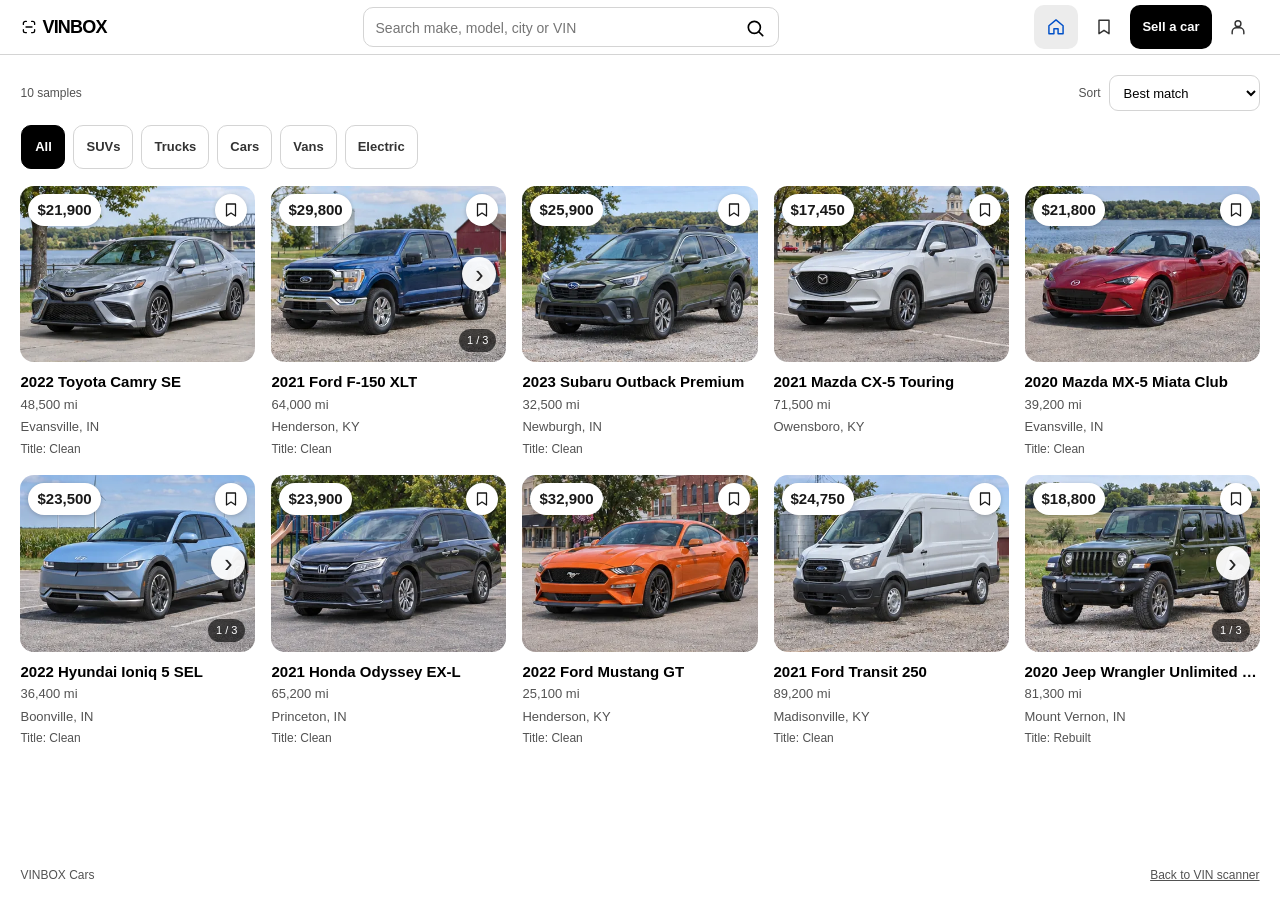
==== marketplace.html @ 36bdeb88 "Release context-aware My Listings management with PWA assets v43" ====
<!doctype html>
<html lang="en">
<head>
<meta charset="utf-8">
<meta name="viewport" content="width=device-width, initial-scale=1, viewport-fit=cover">
<meta name="theme-color" content="#fff">
<title>Cars · VINBOX</title>
<meta name="description" content="Enter a VIN to fill in your vehicle details and start a private listing.">
<link rel="icon" href="icon.svg" type="image/svg+xml">
<link rel="stylesheet" href="styles.css?v=43">
<link rel="stylesheet" href="marketplace.css?v=43">
<script src="ui.js" defer></script>
<script src="vehicle-recalls.js" defer></script>
<script src="epa-match.js" defer></script>
<script src="epa.js" defer></script>
<script src="vin-lookup.js?v=43" defer></script>
<script src="marketplace-core.js?v=43" defer></script>
<script src="marketplace-samples.js" defer></script>
<script src="marketplace-components.js?v=43" defer></script>
<script src="marketplace-backup.js?v=43" defer></script>
<script src="marketplace.js?v=43" defer></script>
</head>
<body class="market-body">
<a class="skip" href="#market-main">Skip to listings</a>
<header class="market-nav">
 <div class="market-nav-inner">
  <a class="market-brand" href="./" aria-label="VINBOX scanner home" title="VIN scanner">
   <svg viewBox="0 0 24 24" aria-hidden="true"><path d="M4.5 8.5V7A2.5 2.5 0 0 1 7 4.5h1.5M15.5 4.5H17A2.5 2.5 0 0 1 19.5 7v1.5M19.5 15.5V17a2.5 2.5 0 0 1-2.5 2.5h-1.5M8.5 19.5H7a2.5 2.5 0 0 1-2.5-2.5v-1.5M8 12h8"/></svg>
   <span class="brand-wordmark">VINBOX</span>
  </a>
  <form id="market-search" class="market-nav-search" role="search" aria-label="Marketplace">
   <input type="search" aria-label="Search vehicles or locations" placeholder="Search make, model, city or VIN" spellcheck="false" maxlength="120" enterkeyhint="search" autocomplete="off">
   <button type="submit" aria-label="Search">
    <svg viewBox="0 0 24 24" aria-hidden="true"><circle cx="10.8" cy="10.8" r="6.3"/><path d="m15.4 15.4 4.1 4.1"/></svg>
   </button>
  </form>
  <nav aria-label="Marketplace navigation" class="market-links">
   <a href="#browse" data-nav="browse" aria-label="Browse" title="Browse">
    <svg viewBox="0 0 24 24" aria-hidden="true"><path d="m3.5 10.5 8.5-7 8.5 7v9.5h-6v-6h-5v6h-6z"/></svg>
   </a>
   <a href="#saved" data-nav="saved" aria-label="Saved" title="Saved">
    <svg viewBox="0 0 24 24" aria-hidden="true"><path d="M6 4h12v16l-6-4-6 4z"/></svg>
   </a>
   <a href="#new" class="market-sell" data-nav="new" aria-label="Sell a car" title="Sell a car">
    <svg viewBox="0 0 24 24" aria-hidden="true"><path d="M12 5v14M5 12h14"/></svg><span>Sell a car</span>
   </a>
   <a href="#profile" data-nav="profile" aria-label="Account and sign in" title="Account / Sign in">
    <svg viewBox="0 0 24 24" aria-hidden="true"><circle cx="12" cy="8" r="3.5"/><path d="M5 20v-2a5 5 0 0 1 5-5h4a5 5 0 0 1 5 5v2"/></svg>
   </a>
  </nav>
 </div>
</header>
<main id="market-main" class="market-main" tabindex="-1"></main>
<div id="market-status" class="market-status" role="status" aria-live="polite"></div>
<footer class="market-footer"><span>VINBOX Cars</span><a href="./">Back to VIN scanner</a></footer>
<template id="market-browse-template">
 <div class="market-browse">
   <h1 class="market-visually-hidden">Cars</h1>
   <div class="market-search-tools">
    <span class="market-muted market-count" role="status" aria-live="polite" data-slot="count"></span>
    <label class="market-sort-label" for="market-sort">Sort
     <select id="market-sort" data-slot="sort">
      <option value="relevant">Best match</option>
      <option value="newest">Newest</option>
      <option value="price-asc">Lowest price</option>
      <option value="price-desc">Highest price</option>
      <option value="mileage-asc">Lowest mileage</option>
     </select>
    </label>
   </div>
   <div class="market-type-filters" data-slot="types" role="group" aria-label="Vehicle type"></div>
   <div class="market-cards" data-slot="cards"></div>
  </div>
</template>
<template id="market-mine-template">
 <div class="market-my-listings">
  <div class="market-my-head">
   <h1 class="market-heading">My listings</h1>
   <a href="#new" class="market-secondary">Sell a car</a>
  </div>
  <p class="market-muted market-my-notice">Private on this device · Your available listings are not public yet.</p>
  <div class="market-my-filters" data-slot="filters" role="group" aria-label="Listing status"></div>
  <p class="market-muted market-my-count" data-slot="count" role="status" aria-live="polite"></p>
  <div class="market-my-grid" data-slot="listings"></div>
  <div data-slot="empty"></div>
 </div>
</template>
<template id="market-card-template">
 <article class="market-card">
  <div class="market-card-photo-link" data-slot="media">
   <div class="market-card-overlay" data-slot="overlay">
    <span class="market-card-price-chip" data-slot="price"></span>
   </div>
  </div>
  <div class="market-card-title"><a data-slot="title"></a></div>
  <p class="market-card-meta" data-slot="facts"></p>
  <p class="market-card-meta market-card-location" data-slot="location" hidden></p>
  <p class="market-card-meta market-card-disclosure" data-slot="titleStatus"></p>
  <p class="market-card-meta" data-slot="status" hidden></p>
 </article>
</template>
<template id="market-save-template">
 <button type="button" class="market-save vinbox-save" aria-pressed="false">
  <svg viewBox="0 0 24 24" aria-hidden="true"><path d="M6 4h12v16l-6-4-6 4z"/></svg>
  <span data-slot="label"></span>
 </button>
</template>
<template id="market-heading-template">
 <div class="market-intro"><h1 data-slot="heading"></h1></div>
</template>
<template id="market-vin-picker-template">
 <div class="market-editor market-vin-picker">
  <h1 class="market-heading">Sell a car</h1>
  <form class="market-vin-form" novalidate>
   <label for="market-vin">Vehicle identification number (VIN)</label>
   <div class="market-vin-entry">
    <input id="market-vin" type="text" maxlength="35" placeholder="Enter or paste a VIN" autocapitalize="characters" autocomplete="off" spellcheck="false" enterkeyhint="search" aria-describedby="market-vin-feedback" data-slot="input" required>
    <button class="market-primary" type="submit" data-slot="find">Find vehicle</button>
   </div>
   <p class="market-vin-feedback market-muted" id="market-vin-feedback" role="status" data-slot="feedback">Enter all 17 characters.</p>
   <a class="market-text-link" href="./?sell=1">Open VIN scanner</a>
  </form>
  <section class="market-vin-history">
   <h2 data-slot="historyHeading">Scanned and saved vehicles</h2>
   <p class="market-muted" data-slot="empty">Vehicles you look up or save appear here.</p>
   <ul class="market-vin-choices" data-slot="vehicles"></ul>
  </section>
 </div>
</template>
<template id="market-vin-choice-template">
 <li><button type="button" class="market-vin-choice">
  <span><strong data-slot="name"></strong><code data-slot="vin"></code></span>
  <span class="market-vin-choice-action" data-slot="action"></span>
 </button></li>
</template>
<template id="market-profile-template">
 <div class="market-editor market-profile">
  <h1 class="market-heading">Account</h1>
  <div class="market-account-links">
   <a href="#mine" class="market-account-listings"><span>My listings</span><span data-slot="listingCount">Manage listings</span></a>
  </div>
  <section class="market-account-access" aria-label="Account access">
   <h2>Sign in</h2>
   <p class="market-muted">Accounts aren't available in this private preview. Your seller details and listings stay on this device.</p>
  </section>
  <form class="market-form" novalidate>
   <div>
    <h2>Seller details</h2>
    <p class="market-muted">Save your seller details on this device to fill in new listings.</p>
   </div>
   <div class="market-fields-two">
    <div class="market-field">
     <label for="market-profile-type">Seller type</label>
     <select id="market-profile-type" data-slot="type"><option value="private">Private seller</option><option value="dealership">Dealership</option></select>
    </div>
    <div class="market-field">
     <label for="market-profile-name" data-slot="nameLabel">Seller name</label>
     <input id="market-profile-name" maxlength="80" data-slot="name" aria-describedby="market-profile-feedback">
    </div>
   </div>
   <div class="market-actions">
    <button class="market-primary" type="submit">Save profile</button>
    <p class="market-muted" id="market-profile-feedback" role="status" data-slot="feedback"></p>
   </div>
  </form>
  <section class="market-backup" aria-label="Local backup">
   <h2>Backup and restore</h2>
   <p class="market-muted">Download your listings, vehicle photos, saved cars and seller details. This file includes personal information and VINs—keep it private.</p>
   <div class="market-backup-actions">
    <button type="button" class="market-secondary" data-slot="download">Download backup</button>
    <label class="market-backup-picker">Choose backup file
     <input type="file" accept=".json,application/json" data-slot="upload" aria-label="Choose VINBOX backup JSON file">
    </label>
   </div>
   <div class="market-backup-review" data-slot="review" hidden>
    <p data-slot="summary"></p>
    <div class="market-backup-actions">
     <button type="button" class="market-primary" data-slot="restore">Restore to this device</button>
     <button type="button" class="market-secondary" data-slot="cancel">Cancel</button>
    </div>
   </div>
   <p class="market-muted market-backup-feedback" data-slot="backupFeedback" role="status" aria-live="polite"></p>
  </section>
 </div>
</template>
<template id="market-empty-template">
 <section class="market-empty"><h2 data-slot="heading"></h2><p data-slot="description"></p></section>
</template>
<template id="market-field-template">
 <div class="market-field"><label data-slot="label"></label><small data-slot="error" aria-live="polite"></small></div>
</template>
<template id="market-editor-template">
 <div class="market-editor">
  <form class="market-form" novalidate>
   <div class="market-edit-fields" data-slot="fields"></div>
   <label class="market-check"><input type="checkbox" id="m-authorized" aria-describedby="err-authorized" data-slot="permission"><span>I am the owner or authorized to sell this vehicle. The photos and disclosures are accurate to the best of my knowledge.</span></label>
   <small id="err-authorized" aria-live="polite" class="market-muted"></small>
   <p class="market-alert" hidden role="alert" data-slot="errors"></p>
   <div class="market-actions"><button type="submit" class="market-primary">Preview listing</button><span class="market-muted">Only on this device · Not published</span></div>
  </form>
 </div>
</template>
<template id="market-detail-header-template">
 <div class="market-detail-header">
  <a class="market-back" data-slot="back" href="#browse"></a>
  <h1 class="market-heading" data-slot="heading"></h1>
  <p class="market-subtitle" data-slot="location"></p>
  <div class="market-detail-price-row">
   <strong class="market-detail-price" data-slot="price"></strong>
   <div class="market-detail-actions" data-slot="actions"></div>
  </div>
  <div data-slot="fees"></div>
  <div data-slot="facts"></div>
  <div class="market-detail-vin" data-slot="vin" hidden><span>VIN</span><code data-slot="vinValue"></code></div>
 </div>
</template>
<template id="market-section-template">
 <section class="market-detail-section"><h2 data-slot="heading"></h2><div data-slot="body"></div></section>
</template>
<template id="market-disclosure-template">
 <details class="market-specifications"><summary data-slot="heading"></summary><div data-slot="body"></div></details>
</template>
<template id="market-gallery-template">
 <div class="market-carousel-view" role="region" aria-roledescription="carousel">
  <div class="market-carousel-track" data-slot="track"></div>
  <button class="market-carousel-arrow market-carousel-prev" type="button" aria-label="Previous photo" data-slot="previous">‹</button>
  <button class="market-carousel-arrow market-carousel-next" type="button" aria-label="Next photo" data-slot="next">›</button>
  <span class="market-carousel-count" data-slot="count" aria-live="polite"></span>
 </div>
</template>
<template id="market-photo-view-template">
 <div class="market-photo-page">
  <a class="market-back" data-slot="back">← Back to listing</a>
  <h1 class="market-heading" data-slot="heading"></h1>
  <div class="market-detail-gallery market-full-gallery" data-slot="gallery"></div>
 </div>
</template>
</body>
</html>
---- styles.css ----
:root{
  --bg:#ffffff; --surface:#fafafa; --ink:#000000; --ink-2:#333333; --ink-3:#525252;
  --line:#d4d4d4; --line-strong:#a3a3a3;
  --blue:#0050c8; --blue-ink:#ffffff; --green:#046c34; --amber:#8a4b00; --red:#b00020;
  --chip:#ededed; --amber-bg:#fff1d6; --red-bg:#fde4e8; --green-bg:#dcf5e5;
  --radius:12px;
  --space-1:4px;--space-2:8px;--space-3:12px;--space-4:16px;--space-5:20px;--space-6:24px;
  --page-gutter:clamp(12px,1.6vw,24px);--content-gap:var(--space-3);
  --sans:-apple-system,BlinkMacSystemFont,'Segoe UI',Roboto,'Helvetica Neue',Arial,sans-serif;
  --mono:ui-monospace,SFMono-Regular,Menlo,Consolas,monospace;
}
*{box-sizing:border-box;margin:0}
/* Native hidden semantics must override component grid/flex display rules. */
[hidden]{display:none!important}
html{-webkit-text-size-adjust:100%}
body{background:var(--bg);color:var(--ink);font:400 15px/1.5 var(--sans);-webkit-font-smoothing:antialiased;
  padding:env(safe-area-inset-top) env(safe-area-inset-right) env(safe-area-inset-bottom) env(safe-area-inset-left)}
button,input,textarea,select{font:inherit;color:inherit}
button{cursor:pointer}
:focus-visible{outline:2px solid var(--blue);outline-offset:2px}
.wrap{max-width:720px;margin:0 auto;padding:var(--space-4) var(--page-gutter) 64px;display:grid;gap:var(--space-3);min-width:0}

/* header */
.top{display:grid;grid-template-columns:auto minmax(0,1fr);align-items:center;gap:var(--space-3);min-width:0}
 .brand{font-weight:600;font-size:17px;letter-spacing:-.01em;display:grid;grid-auto-flow:column;align-items:center;gap:var(--space-2);color:inherit;text-decoration:none;padding:6px 10px 6px 8px;margin-left:-8px;border-radius:10px;transition:opacity .12s}
.brand:active{opacity:.55}
@media (pointer:coarse){.brand{min-height:44px}}
.brand svg{width:24px;height:24px}
@media (max-width:750px){
  .brand-wordmark{display:none}
  .brand{justify-content:center;min-width:44px;min-height:44px;padding:0}
}
.tabs{display:grid;grid-auto-flow:column;grid-auto-columns:max-content;align-items:center;gap:2px;background:var(--gray);padding:2px;border-radius:10px}
.tab{border:0;background:transparent;height:30px;padding:0 14px;border-radius:8px;font-size:14px;font-weight:500;color:var(--ink-3);transition:background-color .15s,color .15s}
.tab[aria-selected=true]{background:var(--thumb);color:var(--ink);font-weight:600;box-shadow:0 0 0 .5px rgba(0,0,0,.14),0 1px 3px rgba(0,0,0,.14)}

/* input */
.entry{border:1px solid var(--line-strong);border-radius:18px;background:var(--bg)}
.entry:focus-within{border-color:var(--ink);box-shadow:0 0 0 1px var(--ink)}
.entry textarea{display:block;width:100%;border:0;background:transparent;resize:none;padding:16px 16px 6px;
  font:500 18px/1.4 var(--mono);letter-spacing:.04em;text-transform:uppercase;min-height:52px;outline:0}
.entry textarea::placeholder{color:var(--ink-3);text-transform:none;letter-spacing:0;font:400 15px var(--sans)}
.entry-bar{display:grid;grid-template-columns:minmax(0,1fr) auto auto auto;align-items:center;gap:var(--space-2);padding:var(--space-2) var(--space-3)}
.hint{flex:1;font-size:13px;color:var(--ink-3);min-width:0;white-space:nowrap;overflow:hidden;text-overflow:ellipsis}
.hint.ok{color:var(--green)} .hint.warn{color:var(--amber)} .hint.bad{color:var(--red)}
/* ---- buttons: filled > tinted > gray > plain. Capsule shape, pressed squeeze, 30% disabled ---- */
:root{--accent:#0050c8;--accent-bg:#dce8fb;--accent-bg-2:#c6daf7;--gray:#ececec;--gray-2:#dedede;--thumb:#fff;--shimmer:rgba(255,255,255,.7);color-scheme:light}
/* dark: follows the system setting. Solid near-black surfaces, no gradients. */
@media (prefers-color-scheme:dark){
  :root{color-scheme:dark;
    --bg:#0a0a0a; --surface:#141414; --ink:#ededed; --ink-2:#c9c9c9; --ink-3:#a1a1a1;
    --line:#2c2c2c; --line-strong:#4a4a4a;
    --blue:#6ea8ff; --accent:#6ea8ff; --accent-bg:#13274a; --accent-bg-2:#1b3566;
    --green:#5fd38d; --amber:#f5b45a; --red:#ff7b8f;
    --chip:#262626; --amber-bg:#33240a; --red-bg:#3a1219; --green-bg:#0f2e1c;
    --gray:#262626; --gray-2:#333333; --thumb:#3a3a3a; --shimmer:rgba(255,255,255,.07)}
}
.btn{position:relative;display:inline-flex;align-items:center;justify-content:center;gap:7px;height:38px;padding:0 18px;border:0;border-radius:999px;
  background:var(--gray);color:var(--ink);font-weight:600;font-size:15px;letter-spacing:-.005em;white-space:nowrap;user-select:none;
  transition:background-color .12s,transform .12s,opacity .12s}
.btn svg{width:18px;height:18px;flex:none}
.btn:active{background:var(--gray-2);transform:scale(.97)}
.btn:disabled{opacity:.3;cursor:not-allowed;pointer-events:none}
.btn.primary{background:var(--ink);color:var(--bg)}
.btn.primary:active{background:var(--ink-2)}
.btn.tinted{background:var(--accent-bg);color:var(--accent)}
.btn.tinted:active{background:var(--accent-bg-2)}
.btn.plain,.btn.ghost{background:transparent}
.btn.plain{color:var(--accent);padding:0 10px}
.btn.ghost{color:var(--ink-2)}
.btn.plain:active,.btn.ghost:active{background:var(--gray)}
.btn.dark{background:#262626;color:#fff}
.btn.dark:active{background:#3d3d3d}
.btn.icon{width:38px;padding:0}
.btn.sm{height:32px;padding:0 14px;font-size:14px;gap:6px}
.btn.sm svg{width:16px;height:16px}
.btn.sm.icon{width:32px;padding:0}
.btn.sm.icon svg{width:18px;height:18px}
/* Save uses the same state in the scanner and the marketplace. */
.vinbox-save{--save-border:transparent}
.vinbox-save[aria-pressed="true"]{--save-border:var(--save-accent,var(--accent));color:var(--save-border)}
.btn.vinbox-save{border:1px solid var(--save-border)}
@media (hover:hover){
  .btn:hover{background:var(--gray-2)}
  .btn.primary:hover{background:var(--ink-2)}
  .btn.tinted:hover{background:var(--accent-bg-2)}
  .btn.plain:hover,.btn.ghost:hover{background:var(--gray)}
  .btn.dark:hover{background:#3d3d3d}
}

/* tokens */
.tokens{display:grid;grid-template-columns:repeat(auto-fill,minmax(min(100%,148px),1fr));gap:var(--space-2);margin:var(--space-3) 0 0}
.tokens[hidden]{display:none}
.tokens{align-items:center}
.tokens-label{display:inline-flex;align-items:center;height:26px;margin-right:2px;font-size:13px;font-weight:500;color:var(--ink-3)}
.token{display:inline-flex;align-items:center;gap:6px;height:26px;padding:0 6px 0 10px;border-radius:13px;background:var(--chip);
  border:1px solid transparent;font-size:13px;font-weight:500}
.token button{border:0;padding:0;background:transparent;width:18px;height:18px;border-radius:9px;display:grid;place-items:center;color:var(--ink-3)}
.token button svg{width:12px;height:12px}
@media (hover:hover){.token button:hover{background:var(--line);color:var(--ink)}}
.token button:active{background:var(--line);color:var(--ink)}
.token.off{background:var(--bg);border-color:var(--line);color:var(--ink-3)}

/* section head */
.sec{display:grid;grid-template-columns:minmax(0,1fr) auto;align-items:center;gap:var(--space-2);margin:var(--space-5) 0 var(--space-2)}
.sec h2{font-size:13px;font-weight:600;color:var(--ink-3);text-transform:uppercase;letter-spacing:.06em}
.sec .acts{display:grid;grid-auto-flow:column;gap:var(--space-1)}

/* compact card */
.list{display:grid;grid-template-columns:minmax(0,1fr);gap:var(--space-2)}
.card{border:1px solid var(--line);border-radius:var(--radius);background:var(--bg)}
.card:hover{border-color:var(--line-strong)}
.card-head{display:grid;grid-template-columns:minmax(0,1fr) auto;align-items:center;gap:var(--space-2);width:100%;padding:var(--space-3);border:0;background:transparent;text-align:left}
.card-main{min-width:0;display:grid;gap:var(--space-1)}
.card-title{font-weight:600;font-size:16px;letter-spacing:-.01em;line-height:1.3;overflow-wrap:anywhere}
.card-vin{font:400 12.5px var(--mono);color:var(--ink-3);letter-spacing:.03em;display:flex;flex-wrap:wrap;align-items:center;gap:2px 8px}
.card-vin .badge{margin-left:0;vertical-align:baseline}
.card-facts{display:flex;flex-wrap:wrap;gap:4px 12px;margin-top:6px;font-size:13px;color:var(--ink-2)}
.card-facts span{white-space:nowrap}
.chev{width:16px;height:16px;flex:none;color:var(--ink-3);transition:transform .15s}
.card[data-open=true] .card-head .chev{transform:rotate(180deg)}
.card-actions{display:grid;grid-auto-flow:column;grid-auto-columns:max-content;gap:2px;align-items:center}
.badge{font-family:var(--sans);letter-spacing:0;display:inline-flex;align-items:center;height:20px;padding:0 7px;border-radius:10px;font-size:12px;font-weight:500;margin-left:6px;vertical-align:2px}
.badge.warn{background:var(--amber-bg);color:var(--amber)}
.badge.bad{background:var(--red-bg);color:var(--red)}
.badge.ok{background:var(--green-bg);color:var(--green)}
.detail{display:none;border-top:1px solid var(--line);padding:4px 14px 14px;background:var(--surface);border-radius:0 0 var(--radius) var(--radius)}
.card[data-open=true] .detail{display:block}
.card-tools{display:grid;grid-template-columns:repeat(2,max-content);gap:var(--space-2);margin:var(--space-3) 0 0}
.notice summary{list-style:none;cursor:pointer}
.notice summary::-webkit-details-marker{display:none}
.notice .more{margin-left:8px;font-weight:600;text-decoration:underline;text-underline-offset:2px;white-space:nowrap}
.notice[open] .more{display:none}
.notice p{margin:6px 0 0}
.notice{margin:12px 0 0;padding:8px 10px;border-radius:var(--radius);background:var(--amber-bg);color:var(--amber);font-size:13px}
.group h3{font-size:12px;font-weight:600;text-transform:uppercase;letter-spacing:.06em;color:var(--ink-3);margin:14px 0 4px}
.kv{display:grid;grid-template-columns:minmax(110px,38%) 1fr;gap:3px 16px;font-size:14px}
@media (min-width:600px){.kv{grid-template-columns:190px 1fr}}
.kv dt{color:var(--ink-3)} .kv dd{color:var(--ink);font-weight:500;overflow-wrap:anywhere}

/* skeleton */
.skel{border:1px solid var(--line);border-radius:var(--radius);padding:14px}
.bar{height:12px;border-radius:4px;background:var(--chip);position:relative;overflow:hidden}
.bar::after{content:"";position:absolute;inset:0;background:linear-gradient(90deg,transparent,var(--shimmer),transparent);transform:translateX(-100%);animation:sh 1.1s infinite}
@keyframes sh{to{transform:translateX(100%)}}
@media (prefers-reduced-motion:reduce){.bar::after{animation:none}}

/* recalls */
.recall[open]>summary .chev,.recalls[open]>summary>.chev{transform:rotate(180deg)}
.recalls>summary>svg{width:16px;height:16px;flex:none}
.recalls>summary>svg:not(.chev){color:var(--ink-3)}
.recalls{margin-top:12px;border:1px solid var(--line);border-radius:var(--radius);background:var(--bg)}
.recalls>summary,.recall>summary{list-style:none;cursor:pointer;padding:9px 12px;display:flex;align-items:center;gap:8px;font-weight:500;font-size:14px}
.recalls>summary::-webkit-details-marker,.recall>summary::-webkit-details-marker{display:none}
.recalls>summary .n{margin-left:auto}
.recalls-body{border-top:1px solid var(--line);padding:4px 12px 10px}
.recalls-note{font-size:12.5px;color:var(--ink-3);margin:8px 0}
.recall{border-top:1px solid var(--line)}
.recall:first-of-type{border-top:0}
.recall>summary{padding:8px 0;font-weight:400;align-items:flex-start;font-size:14px}
.recall .rc{flex:1;min-width:0}
.recall .rc b{font-weight:600}
.recall .rm{font:400 12px var(--mono);color:var(--ink-3)}
.recall-body{padding:0 0 10px;font-size:13.5px;color:var(--ink-2)}
.recall-body h4{font-size:12px;font-weight:600;text-transform:uppercase;letter-spacing:.06em;color:var(--ink-3);margin:8px 0 2px}
.empty{border:1px dashed var(--line-strong);border-radius:var(--radius);padding:28px 16px;text-align:center;color:var(--ink-3);font-size:14px}
.empty-ic{width:28px;height:28px;display:block;margin:0 auto 10px;color:var(--ink-3)}
.empty b{display:block;color:var(--ink);font-weight:600;margin-bottom:2px}
.err{border:1px solid var(--red);background:var(--red-bg);color:var(--red);border-radius:var(--radius);padding:10px 12px;font-size:14px;margin-top:14px}

/* scanner overlay */
.scan{position:fixed;inset:0;z-index:50;background:#000;display:none;flex-direction:column}
.scan[data-on=true]{display:flex}
body.scanning{overflow:hidden}
.scan video{flex:1;width:100%;min-height:0;object-fit:cover}
.scan-top{position:absolute;top:0;left:0;right:0;display:flex;justify-content:space-between;align-items:center;
  padding:calc(env(safe-area-inset-top) + 12px) 12px 12px;color:#fff}
.btn.dark.lit{background:#fff;color:#111}
@media (hover:hover){.btn.dark.lit:hover{background:#eee}}
.btn.dark.lit:active{background:#ddd}
.scan-right{display:flex;gap:8px;align-items:center}
.reticle{position:absolute;left:8%;right:8%;top:50%;height:22vh;max-height:160px;transform:translateY(-50%);border-radius:6px;
  box-shadow:0 0 0 100vmax rgba(0,0,0,.55);background-repeat:no-repeat;
  background-image:linear-gradient(#fff,#fff),linear-gradient(#fff,#fff),linear-gradient(#fff,#fff),linear-gradient(#fff,#fff),
    linear-gradient(#fff,#fff),linear-gradient(#fff,#fff),linear-gradient(#fff,#fff),linear-gradient(#fff,#fff);
  background-size:28px 3px,3px 28px,28px 3px,3px 28px,28px 3px,3px 28px,28px 3px,3px 28px;
  background-position:0 0,0 0,100% 0,100% 0,0 100%,0 100%,100% 100%,100% 100%}
.reticle::after{content:"";position:absolute;left:12px;right:12px;top:50%;height:1px;background:#fff;opacity:.7}
.scan-foot{position:absolute;bottom:0;left:0;right:0;padding:16px 16px calc(env(safe-area-inset-bottom) + 20px);
  text-align:center;color:#fff;font-size:14px}
.scan-foot p{background:#000;display:inline-block;padding:6px 12px;border-radius:var(--radius)}
.toast{position:fixed;left:50%;bottom:calc(env(safe-area-inset-bottom) + 20px);transform:translateX(-50%);background:var(--ink);color:var(--bg);
  padding:9px 14px;border-radius:var(--radius);font-size:14px;z-index:60;opacity:0;pointer-events:none;transition:opacity .15s}
.toast[data-on=true]{opacity:1}
.sr{position:absolute;width:1px;height:1px;overflow:hidden;clip:rect(0 0 0 0)}
/* ---- responsive ---- */
button,summary,.tab{touch-action:manipulation;-webkit-tap-highlight-color:transparent}
.entry-bar{flex-wrap:wrap}
.tab{position:relative}
.scan{height:100vh;height:100dvh}
.scan-top{padding-left:calc(env(safe-area-inset-left) + 12px);padding-right:calc(env(safe-area-inset-right) + 12px)}

/* touch devices: 44px targets, hit areas extended where the visual must stay small */
@media (pointer:coarse){
  .btn{height:46px}
  .btn.icon{width:46px}
  .btn.sm{height:36px}
  .btn.sm.icon{width:40px;height:40px}
  .btn.sm::after{content:"";position:absolute;inset:-4px -2px}
  .tab::after{content:"";position:absolute;inset:-7px 0}
  .tab{font-size:14px}
  .token{height:36px;padding:0 4px 0 12px}
  .tokens-label{height:36px}
  .token button{width:32px;height:32px;border-radius:16px}
  .recalls>summary,.recall>summary{min-height:44px}
  .card-actions{gap:0}
  .sec .acts{gap:4px}
}

/* phones: hint gets its own line, actions share one row */
@media (max-width:480px){
  .wrap{padding:var(--space-3) var(--page-gutter) 56px}
  .entry-bar{grid-template-columns:44px minmax(0,1fr) minmax(112px,1.2fr)}
  .entry-bar .hint{grid-column:1/-1;grid-row:1;white-space:normal;overflow:visible}
  .card-title{font-size:15px}
  .entry textarea{font-size:16px}
  .entry-bar{padding:var(--space-2);gap:var(--space-2)}
  .hint{flex:1 1 100%;order:-1;white-space:normal;padding-top:2px}
  .entry-bar .btn{height:48px}
  .entry-bar .btn.icon{width:48px}
  #decode-btn{flex:1;font-size:16px}
  .kv{grid-template-columns:minmax(96px,34%) 1fr;gap:3px 12px}
  .detail{padding:2px 12px 12px}
}
@media (max-width:360px){
  .tab{padding:5px 10px}
  .card-head{padding:12px 4px 12px 12px;gap:6px}
}
/* short landscape screens: keep the scan frame usable */
@media (max-height:480px) and (orientation:landscape){
  .reticle{height:46vh;left:18%;right:18%}
  .scan-foot{padding-bottom:calc(env(safe-area-inset-bottom) + 8px)}
}

/* Accessibility and resilient mobile controls. */
.skip{position:absolute;top:8px;left:8px;z-index:70;transform:translateY(-180%);padding:10px 14px;background:var(--bg);color:var(--ink);border:2px solid var(--blue);border-radius:8px}
.skip:focus{transform:translateY(0)}
@media (pointer:coarse){
  .tab{min-height:44px}
  .btn.sm{min-height:44px}
  .btn.sm.icon{width:44px;height:44px}
}
@media (prefers-reduced-motion:reduce){
  *,*::before,*::after{scroll-behavior:auto!important;animation-duration:.01ms!important;transition-duration:.01ms!important}
}

/* Saved-vehicle controls and EPA estimate panel */
.btn.danger{background:var(--red-bg);color:var(--red)}
.btn.danger:active{filter:brightness(.94)}
.saved-notices:empty{display:none}
.saved-notices{margin:10px 0}
.saved-feedback,.saved-confirm{display:flex;align-items:center;justify-content:space-between;gap:12px;flex-wrap:wrap;
  border:1px solid var(--line);border-radius:var(--radius);padding:10px 12px;font-size:14px}
.saved-confirm{background:var(--surface)}
.saved-feedback{background:var(--bg)}
.saved-confirm p{flex:1;min-width:180px}
.saved-confirm-actions,.epa-links{display:flex;align-items:center;flex-wrap:wrap;gap:8px}
.epa select{display:block;width:100%;max-width:100%;height:44px;border:1px solid var(--line-strong);
  border-radius:8px;background:var(--bg);color:var(--ink);padding:0 12px;margin:8px 0}
.epa-metrics{display:grid;grid-template-columns:repeat(3,minmax(0,1fr));gap:8px;margin:12px 0}
.epa-metric{display:flex;flex-direction:column;align-items:center;justify-content:center;min-width:0;
  background:var(--surface);border-radius:10px;padding:10px 6px}
.epa-metric strong{font-size:23px;line-height:1.25;font-variant-numeric:tabular-nums}
.epa-metric span{font-size:11px;color:var(--ink-3)}
.epa-metric small{font-size:12px;font-weight:500}
.epa-facts{margin:12px 0}
.epa-links{margin-top:12px}
.epa-links a,.epa-body>a{font-size:13px;color:var(--accent);text-underline-offset:2px}
@media(max-width:360px){.epa-metric strong{font-size:20px}.epa-metrics{gap:4px}}

/* Scanner to marketplace navigation; no redundant sidebar. */
.scanner-nav{display:grid;grid-template-columns:auto auto;justify-content:end;align-items:center;gap:var(--space-2);min-width:0}
 .scanner-cars-link{display:grid;grid-auto-flow:column;align-items:center;gap:var(--space-1);font-size:14px;color:var(--ink-2);text-decoration:none;font-weight:650;padding:10px 4px}
.scanner-cars-link svg{width:17px;height:17px;flex:none}
.scanner-cars-link:hover{text-decoration:underline}
@media(max-width:390px){.scanner-nav{gap:5px}.scanner-cars-link{padding:8px 2px}.scanner-cars-link svg{display:none}.tab{padding-inline:10px}}

/* Shared compact grid primitives for scanner and marketplace. */
.card-row{display:grid;grid-template-columns:minmax(0,1fr) auto;align-items:center;min-width:0}
.card-row>.card-head{min-width:0}
---- marketplace.css ----
/* VINBOX Cars — photo-first, system typography, accessible responsive layout */
.market-body{min-height:100vh;--market-radius:12px;display:grid;grid-template-rows:auto minmax(0,1fr) auto}
.market-nav{border-bottom:1px solid var(--line);background:var(--bg)}
.market-nav-inner{max-width:1560px;margin:auto;min-height:60px;padding:0 var(--page-gutter);display:grid;grid-template-columns:max-content minmax(0,1fr) max-content;align-items:center;gap:var(--space-3)}
.market-brand{justify-self:start;display:grid;grid-auto-flow:column;align-items:center;gap:var(--space-1);min-height:44px;font-size:18px;font-weight:750;color:var(--ink);text-decoration:none;letter-spacing:-.045em}
.market-links{display:grid;grid-template-columns:44px 44px max-content 44px 44px;align-items:center;justify-self:end;gap:var(--space-1)}
.market-links a{display:grid;place-items:center;min-width:44px;min-height:44px;font-size:13px;color:var(--ink-2);text-decoration:none;padding:0;font-weight:600;white-space:nowrap;border-radius:10px}
.market-links a[aria-current="page"]{color:var(--ink);font-weight:750}
.market-links a.market-sell{background:var(--ink);color:var(--bg);padding:0 var(--space-3);border-radius:999px;min-height:44px}
.market-nav-search{width:min(100%,26rem);justify-self:center;min-width:0;display:grid;grid-template-columns:minmax(0,1fr) 44px;align-items:center;border:1px solid var(--line-strong);border-radius:999px;background:var(--bg)}
.market-nav-search input{width:100%;min-width:0;min-height:44px;border:0;border-radius:999px 0 0 999px;background:transparent;padding:8px 0 8px 14px;font-size:16px}
.market-nav-search button{width:44px;height:44px;display:grid;place-items:center;border:0;border-radius:50%;background:transparent}
.market-nav-search svg,.market-links svg,.market-brand svg{width:23px;height:23px;fill:none;stroke:currentColor;stroke-width:1.75;stroke-linecap:round;stroke-linejoin:round}
.market-brand svg{width:18px;height:18px;flex:none}
.market-links svg{display:block;width:22px;height:22px}
.market-links a:not(.market-sell):hover{background:var(--gray)}
.market-links a:not(.market-sell)[aria-current="page"]{color:var(--blue);background:var(--gray)}
.market-links a:focus-visible{outline:2px solid var(--blue);outline-offset:2px}
.market-main{width:100%;max-width:1560px;margin:0 auto;padding:var(--space-5) var(--page-gutter) 72px;min-height:70vh;min-width:0}
.market-footer{width:100%;max-width:1560px;padding:var(--space-4) var(--page-gutter);display:grid;grid-template-columns:minmax(0,1fr) auto;align-items:center;gap:var(--space-3);margin:auto;color:var(--ink-3);font-size:12px}
.market-footer a{color:inherit}
.market-intro{display:grid;grid-template-columns:minmax(0,1fr) auto;align-items:start;gap:var(--space-3);margin-bottom:var(--space-4)}
.market-intro h1,.market-heading{font-size:clamp(25px,3vw,33px);line-height:1.18;letter-spacing:-.045em;font-weight:740}
.market-subtitle{color:var(--ink-3);font-size:14px;line-height:1.5;margin-top:7px}


.market-primary{background:var(--ink);color:var(--bg);border:0;border-radius:999px;min-height:44px;padding:var(--space-2) var(--space-4);font-size:14px;font-weight:680;text-decoration:none;display:grid;place-items:center;text-align:center;white-space:nowrap}
.market-secondary{background:var(--gray);color:var(--ink);border:0;border-radius:999px;min-height:44px;padding:var(--space-2) var(--space-3);font-size:14px;font-weight:650;text-decoration:none;display:grid;place-items:center;text-align:center}
.market-plain{border:0;background:transparent;padding:8px 4px;color:var(--ink-2);font-size:14px;text-decoration:underline;text-underline-offset:3px}
.market-primary:disabled,.market-secondary:disabled{opacity:.5;cursor:not-allowed}
.market-count{display:block;margin-bottom:12px}
.market-count:empty{margin-bottom:0}
.market-cards{display:grid;grid-template-columns:repeat(2,minmax(0,1fr));gap:var(--space-4) var(--space-3)}
.market-card{min-width:0;display:grid;grid-template-columns:minmax(0,1fr);align-content:start;row-gap:2px}
.market-photo{background:var(--surface);aspect-ratio:4/3;border-radius:14px;overflow:hidden;position:relative;display:flex;align-items:center;justify-content:center}
.market-photo img{width:100%;height:100%;object-fit:cover;display:block}
.market-photo-placeholder{color:var(--ink-3);font-size:13px;text-align:center;padding:20px}
.market-card-photo-link{display:block;position:relative;text-decoration:none}
.market-card-photo-link:focus-visible{outline:3px solid var(--blue);border-radius:14px}
.market-card-title{font-weight:680;font-size:15px;line-height:1.35;margin:var(--space-2) 0 0}
.market-card-title a{display:block;overflow:hidden;text-overflow:ellipsis;white-space:nowrap;color:inherit;text-decoration:none}
.market-card-title a:hover{text-decoration:underline}
.market-card-meta{font-size:13px;color:var(--ink-3);line-height:1.6}
.market-card-location{overflow-wrap:anywhere}
.market-card-overlay{
 --market-card-chip-height:32px;
 --market-card-save-target:44px;
 position:absolute;inset:2px 2px auto 8px;z-index:2;pointer-events:none;
 display:grid;grid-template-columns:minmax(0,1fr) var(--market-card-save-target);align-items:center;gap:var(--space-1);min-height:var(--market-card-save-target)
}
.market-card-price-chip{
 justify-self:start;min-width:0;height:var(--market-card-chip-height);line-height:var(--market-card-chip-height);
 padding:0 9px;border-radius:999px;background:#fff;color:#191919;
 font-size:clamp(12px,2.5vw,15px);font-weight:750;font-variant-numeric:tabular-nums;
 box-shadow:0 1px 4px #0003;overflow:hidden;text-overflow:ellipsis;white-space:nowrap
}
.market-save{display:grid;grid-auto-flow:column;place-items:center;gap:var(--space-1);min-width:44px;min-height:44px;padding:0 12px;border:1px solid var(--save-border);border-radius:999px;background:var(--gray);color:var(--ink);font-size:14px;font-weight:650}
.market-save svg{width:19px;height:19px;fill:none;stroke:currentColor;stroke-width:1.7;stroke-linejoin:round}
.market-save[aria-pressed="true"] svg{fill:currentColor}
.market-save-compact{
 --save-accent:#0050c8;
 flex:none;width:var(--market-card-save-target);height:var(--market-card-save-target);
 padding:0;border:0;background:transparent;color:#191919;pointer-events:auto
}
.market-save-compact svg{
 box-sizing:border-box;width:var(--market-card-chip-height);height:var(--market-card-chip-height);
 padding:6px;border:1px solid var(--save-border);border-radius:999px;background:#fff;box-shadow:0 1px 4px #0003
}
.market-save-compact span{display:none}
.market-empty{max-width:470px;padding:var(--space-6) 0;display:grid;gap:var(--space-2)}
.market-empty h2{font-size:22px;letter-spacing:-.03em}
.market-empty p{margin:10px 0 22px;color:var(--ink-3)}
.market-back{display:inline-flex;text-decoration:none;color:var(--ink-3);font-size:13px;margin-bottom:20px}
.market-editor{max-width:750px;margin:0 auto}
.market-vin-picker,.market-profile{max-width:620px}
.market-vin-form,.market-profile>.market-form{margin-top:18px}
.market-vin-form>label{font-size:14px;font-weight:650}
.market-vin-entry{display:grid;grid-template-columns:minmax(0,1fr) auto;gap:8px;margin-top:6px}
.market-vin-entry input{min-width:0;min-height:44px;border:1px solid var(--line-strong);border-radius:10px;padding:8px 10px;background:var(--bg);font-size:16px}
.market-vin-entry input[aria-invalid="true"],.market-profile input[aria-invalid="true"]{border-color:var(--red)}
.market-vin-feedback{min-height:1.5em;margin:6px 0}
.market-vin-history{margin-top:var(--space-5);display:grid;gap:var(--space-2)}
.market-vin-history h2,.market-profile h2{font-size:17px;margin-bottom:6px}
.market-vin-choices{display:grid;gap:8px;padding:0;list-style:none}
.market-vin-choice{display:grid;grid-template-columns:minmax(0,1fr) auto;align-items:center;gap:var(--space-2);width:100%;padding:var(--space-2) var(--space-3);border:1px solid var(--line);border-radius:12px;background:var(--surface);text-align:left}
.market-vin-choice strong,.market-vin-choice code{display:block;overflow-wrap:anywhere}
.market-vin-choice code{font-size:12px;color:var(--ink-3)}
.market-vin-choice-action{flex:none;font-size:12px;font-weight:650}
.market-vin-choices [data-selected]>.market-vin-choice{border-color:var(--line-strong)}
.market-editor-head{display:grid;grid-template-columns:minmax(0,1fr) auto;gap:var(--space-3);align-items:start;margin-bottom:var(--space-3)}
.market-vehicle-summary{display:grid;gap:var(--space-1);background:var(--surface);border-radius:12px;padding:var(--space-3);margin:var(--space-3) 0 var(--space-4)}
.market-vehicle-summary strong{display:block;font-size:17px;letter-spacing:-.02em}
.market-vehicle-summary span{font-size:13px;color:var(--ink-3)}
.market-form{display:grid;gap:var(--space-4)}
.market-edit-fields{display:grid;gap:var(--space-3)}
.market-field{display:grid;gap:var(--space-1);min-width:0}
.market-field[hidden],.market-fields-two[hidden]{display:none}
.market-field label,.market-field .field-label{font-weight:650;font-size:13px}
.market-field input,.market-field textarea,.market-field select{border:1px solid var(--line-strong);border-radius:10px;width:100%;background:var(--bg);padding:var(--space-2) var(--space-3);min-height:44px;font-size:15px}
.market-field textarea{resize:vertical;min-height:95px}
.market-field input:focus,.market-field select:focus,.market-field textarea:focus{outline:2px solid var(--blue);outline-offset:1px}
.market-field [aria-invalid="true"]{border-color:var(--red)}
.market-field small{color:var(--red);font-size:12px}
.market-fields-two{display:grid;grid-template-columns:repeat(2,minmax(0,1fr));gap:var(--space-3)}
.market-seller-fields{border:0;padding:0;min-width:0;display:grid;gap:var(--space-3)}
.market-seller-fields legend{font-size:16px;font-weight:700;padding:0 0 10px}
.market-avatar-actions,.market-seller-row{display:grid;grid-template-columns:auto minmax(0,1fr);align-items:center;gap:var(--space-3)}
.market-avatar-actions{grid-template-columns:auto repeat(2,max-content);justify-content:start}
.market-seller-row{min-width:0;overflow-wrap:anywhere}
.market-seller-row strong,.market-seller-row .market-muted{display:block}
.market-seller-avatar{position:relative;width:48px;height:48px;border-radius:50%;overflow:hidden;background:var(--gray);color:var(--ink);display:grid;place-items:center;font-weight:700}
.market-seller-avatar img{position:absolute;inset:0;width:100%;height:100%;object-fit:cover}

.market-addphoto{background:var(--surface);border:1px dashed var(--line-strong);aspect-ratio:4/3;border-radius:12px;display:flex;align-items:center;justify-content:center;cursor:pointer;font-size:13px;text-align:center;padding:6px;min-width:0}
.market-thumb{position:relative;aspect-ratio:4/3;background:var(--surface);border-radius:12px;overflow:hidden}
.market-thumb img{width:100%;height:100%;object-fit:cover}
.market-thumb button{position:absolute;top:6px;right:6px;background:#fff;color:#111;border:0;border-radius:50%;min-width:30px;height:30px;font-weight:700}
.market-check{display:grid;grid-template-columns:auto minmax(0,1fr);gap:var(--space-2);align-items:start;font-size:14px;line-height:1.55}
.market-check input{width:19px;height:19px;margin-top:2px;flex:none}
.market-optional{border-top:1px solid var(--line);padding-top:15px}
.market-optional summary{font-weight:650;cursor:pointer;padding:7px 0}
.market-optional p{color:var(--ink-3);font-size:12px;margin:4px 0 15px}
.market-actions{display:grid;grid-template-columns:repeat(auto-fit,minmax(min(100%,145px),max-content));gap:var(--space-2);align-items:center;border-top:1px solid var(--line);padding-top:var(--space-3)}
.market-status{position:fixed;bottom:calc(18px + env(safe-area-inset-bottom));left:50%;transform:translateX(-50%);z-index:25;background:var(--ink);color:var(--bg);border-radius:12px;max-width:90%;padding:10px 16px;font-size:13px;box-shadow:0 4px 15px #0002;display:none}
.market-status[data-on="true"]{display:block}
.market-alert{border:1px solid var(--line);border-left:3px solid var(--red);padding:12px;border-radius:8px;font-size:13px}
.market-alert[hidden]{display:none}




.market-detail-page{max-width:1320px}
.market-detail-page>.market-detail-gallery{margin-bottom:14px}
.market-detail-header{min-width:0;padding-bottom:8px}
.market-detail-header .market-back{min-height:32px;align-items:center;margin-bottom:6px}
.market-detail-price-row{display:grid;grid-template-columns:minmax(0,1fr) auto;align-items:center;gap:var(--space-2)}
.market-detail-actions{display:grid;grid-auto-flow:column;align-items:center;gap:var(--space-2)}
.market-detail-price-row{margin:var(--space-2) 0}
.market-detail-facts{display:grid;grid-template-columns:repeat(2,minmax(0,1fr));gap:1px;overflow:hidden;border:1px solid var(--line);border-radius:12px;background:var(--line)}
.market-detail-facts div{min-width:0;padding:9px 12px;background:var(--surface)}
.market-detail-facts dt{color:var(--ink-3);font-size:12px}
.market-detail-facts dd{font-size:14px;font-weight:650;overflow-wrap:anywhere}
.market-detail-vin{display:grid;grid-template-columns:auto minmax(0,1fr);align-items:baseline;gap:var(--space-1) var(--space-2);padding:var(--space-2) 0}
.market-detail-vin[hidden]{display:none}
.market-detail-vin span{font-size:12px;color:var(--ink-3)}
.market-detail-vin code{font-size:14px;overflow-wrap:anywhere;user-select:all}
.market-detail-header .market-specifications{border:0;padding:0 0 10px}
.market-detail-header .market-specifications summary{font-size:13px}
.market-detail-research{min-width:0}

.market-detail-section{padding:var(--space-4) 0;border-bottom:1px solid var(--line)}
.market-detail-section h2{font-size:18px;letter-spacing:-.02em;margin-bottom:10px}
.market-detail-section p{font-size:14px;line-height:1.7;white-space:pre-wrap}
.market-detail-seller{margin-top:var(--space-3);padding:var(--space-3);border:1px solid var(--line);border-radius:12px}
.market-contact-actions{display:grid;grid-template-columns:repeat(auto-fit,minmax(min(100%,125px),1fr));gap:var(--space-2);margin-top:var(--space-3)}
.market-contact-actions a{min-width:0;text-align:center}
.market-contact-note{margin:14px 0 10px;font-size:13px;line-height:1.5}
.market-contact-card>.market-secondary{margin-top:10px}
.market-contact-card .market-dl{margin-top:12px}
.market-contact-actions a:focus-visible,.market-contact-card>a:focus-visible{outline:2px solid var(--blue);outline-offset:3px}
.market-dl{display:grid;grid-template-columns:repeat(2,minmax(0,1fr));gap:var(--space-2) var(--space-3)}
.market-dl div{min-width:0}
.market-dl dt{font-size:12px;color:var(--ink-3)}
.market-dl dd{font-weight:600;font-size:14px;overflow-wrap:anywhere}


.market-manage{display:grid;grid-template-columns:repeat(auto-fit,minmax(min(100%,120px),max-content));gap:var(--space-2);margin-top:var(--space-3)}

.market-stacked{display:grid;gap:var(--space-4)}
.market-muted{font-size:12px;color:var(--ink-3)}

@media(max-width:750px){
 :root{
  --market-dock-bottom:calc(12px + env(safe-area-inset-bottom,0px));
  --market-dock-clearance:calc(76px + var(--market-dock-bottom));
  scroll-padding-block-end:var(--market-dock-clearance)
 }
 .market-body{padding-bottom:var(--market-dock-clearance)}
 .market-nav-inner{padding:0 var(--page-gutter);min-height:56px;grid-template-columns:minmax(44px,1fr) minmax(0,26rem) minmax(44px,1fr);gap:var(--space-2)}
 .market-brand{justify-content:center;width:44px}
 .market-brand svg{width:24px;height:24px}
 .market-links{
  position:fixed;z-index:20;
  inset:auto max(12px,env(safe-area-inset-right,0px)) var(--market-dock-bottom) max(12px,env(safe-area-inset-left,0px));
  max-width:22.5rem;margin-inline:auto;
  display:grid;grid-template-columns:repeat(2,minmax(0,1fr)) minmax(80px,1.35fr) repeat(2,minmax(0,1fr));gap:var(--space-1);
  padding:var(--space-1);border:1px solid var(--line);border-radius:999px;
  background:var(--bg);box-shadow:0 4px 16px #0002
 }
 .market-links a{color:var(--ink-2);background:transparent;padding:0;border-radius:999px;min-height:48px;min-width:0;display:grid;place-items:center;font-size:12px;text-align:center}
 .market-links a.market-sell{color:var(--bg);background:var(--ink);min-height:44px;padding:0 var(--space-2);align-self:center;white-space:nowrap}
 .market-links a:focus-visible{outline-offset:-3px;border-radius:10px}
 .market-links a[aria-current="page"]{color:var(--ink)}
 .market-links svg{display:block}
 .market-links a[aria-current="page"] svg{stroke-width:2.5}
 .market-links a:not(.market-sell)[aria-current="page"]{color:var(--blue);background:var(--gray)}
 .market-links a.market-sell[aria-current="page"]{background:var(--blue);color:var(--blue-ink)}
 .market-main{padding:var(--space-4) var(--page-gutter) 52px}
 .market-intro{grid-template-columns:minmax(0,1fr)}
 .market-status{bottom:var(--market-dock-clearance)}
 .market-footer{padding:var(--space-4) var(--page-gutter)}
}
@media(max-width:460px){

 .market-fields-two{grid-template-columns:repeat(2,minmax(0,1fr))}
 .market-dl{grid-template-columns:1fr 1fr}
}
@media(prefers-reduced-motion:reduce){.market-card *{transition:none!important}}

/* Marketplace cards: always 2 per mobile row, scaling to 6 on large screens. */
@media(min-width:680px){.market-cards{grid-template-columns:repeat(3,minmax(0,1fr));gap:var(--space-4)}}
@media(min-width:900px){.market-cards{grid-template-columns:repeat(4,minmax(0,1fr))}}
@media(min-width:1100px){.market-cards{grid-template-columns:repeat(5,minmax(0,1fr));gap:var(--space-4)}}
@media(min-width:1440px){.market-cards{grid-template-columns:repeat(6,minmax(0,1fr));gap:var(--space-4)}}

/* Full-width recommendations use the existing marketplace listing card. */
.market-similar{min-width:0;margin-top:var(--space-5);padding-top:var(--space-4);border-top:1px solid var(--line)}
.market-similar-header{display:grid;grid-template-columns:minmax(0,1fr) auto;align-items:baseline;gap:var(--space-3);margin-bottom:var(--space-3)}
.market-similar-header h2{font-size:20px;line-height:1.3;font-weight:700;letter-spacing:-.025em}
.market-similar-view-all{color:var(--ink-2);font-size:13px;font-weight:600;text-decoration:underline;text-underline-offset:3px}
.market-similar-view-all:focus-visible{outline:2px solid var(--blue);outline-offset:4px}
.market-similar-cards{grid-template-columns:repeat(2,minmax(0,1fr));gap:var(--space-4) var(--space-3)}
.market-similar-note,.market-similar-empty{margin-top:16px;line-height:1.5}
@media(min-width:900px){.market-similar-cards{grid-template-columns:repeat(4,minmax(0,1fr));gap:var(--space-4)}}
/* Horizontal gallery: a single image at a time, native swipe/scroll-snap. */
.market-carousel-view{width:100%;position:relative;min-width:0;border-radius:14px;overflow:hidden}
.market-carousel-view:focus-visible,.market-photos:focus-visible{outline:2px solid var(--blue);outline-offset:2px}
.market-carousel-track{display:flex;overflow-x:auto;overflow-y:hidden;scroll-snap-type:x mandatory;scrollbar-width:none;overscroll-behavior-inline:contain;-webkit-overflow-scrolling:touch;touch-action:auto;min-width:0}
.market-carousel-track::-webkit-scrollbar{display:none}
.market-carousel-slide{display:block;position:relative;flex:0 0 100%;width:100%;aspect-ratio:4/3;scroll-snap-align:start;scroll-snap-stop:always;color:inherit}
.market-carousel-slide>.market-photo{width:100%;height:100%;border-radius:0;aspect-ratio:auto}
.market-card-photo-link .market-carousel-view{aspect-ratio:4/3}
.market-detail-gallery{max-width:1220px;margin-bottom:20px}
.market-detail-gallery .market-carousel-slide{aspect-ratio:16/9;max-height:min(56vh,620px)}
.market-detail-page>.market-detail-gallery .market-carousel-slide{aspect-ratio:4/3;max-height:490px}
@media(min-width:900px){
 .market-detail-page{
  display:grid;grid-template-columns:minmax(0,1.7fr) minmax(0,1fr);align-items:start;
  grid-template-areas:"gallery summary" "disclosures seller" "research seller" "similar similar";gap:0 28px
 }
 .market-detail-page>.market-detail-gallery{grid-area:gallery}
 .market-detail-header{grid-area:summary}
 .market-detail-disclosures{grid-area:disclosures;padding-top:6px}
 .market-detail-seller{grid-area:seller;margin-top:0}
 .market-detail-research{grid-area:research}
  .market-similar{grid-area:similar}
}
.market-photo-page .market-heading{margin-bottom:14px}
.market-full-gallery .market-carousel-slide{max-height:none;height:min(72vh,820px)}
.market-full-gallery .market-photo img{object-fit:contain}
.market-carousel-slide:focus-visible{outline-offset:-4px}
.market-carousel-arrow{position:absolute;top:50%;transform:translateY(-50%);z-index:2;width:34px;height:34px;border:0;border-radius:50%;background:rgba(255,255,255,.94);color:#222;display:flex;align-items:center;justify-content:center;font-size:25px;line-height:1;box-shadow:0 1px 4px #0002;cursor:pointer}
.market-carousel-arrow:focus-visible{outline:2px solid var(--blue);outline-offset:2px}
.market-carousel-arrow:disabled{opacity:0;pointer-events:none}
.market-carousel-prev{left:10px}
.market-carousel-next{right:10px}
.market-carousel-count{position:absolute;bottom:10px;right:10px;z-index:2;background:rgba(0,0,0,.64);color:white;font-size:11px;line-height:1;padding:6px 8px;border-radius:999px;pointer-events:none}
.market-photos{display:flex;gap:10px;overflow-x:auto;overscroll-behavior-inline:contain;scroll-snap-type:x proximity;scroll-padding-inline:2px;scrollbar-width:thin;padding:3px 2px 12px;-webkit-overflow-scrolling:touch}
.market-photos>.market-thumb,.market-photos>.market-addphoto{flex:0 0 clamp(112px,23%,154px);min-width:0;scroll-snap-align:start}
.market-postal-hint{font-size:12px;color:var(--ink-3);line-height:1.5}
@media(max-width:750px){
 .market-detail-gallery .market-carousel-slide{aspect-ratio:4/3}
 .market-card-photo-link .market-carousel-arrow{display:none}
 .market-photos>.market-thumb,.market-photos>.market-addphoto{flex-basis:128px}
}
@media(prefers-reduced-motion:reduce){
 .market-carousel-track,.market-photos{scroll-behavior:auto}
}

/* Content-first marketplace: no duplicate hero or inactive contact panel. */
.market-visually-hidden{position:absolute;width:1px;height:1px;overflow:hidden;clip:rect(0,0,0,0);white-space:nowrap;clip-path:inset(50%)}
.market-storage-note{font-size:12px;color:var(--ink-3);line-height:1.5;margin:0 0 22px}
.market-card-disclosure{font-size:12px}
.market-detail-price{display:block;font-size:30px;font-weight:750;letter-spacing:-.03em}
.market-disclosure-pair{display:grid;grid-template-columns:repeat(2,minmax(0,1fr));gap:12px;margin:12px 0}
.market-disclosure-pair>div{min-width:0;display:flex;flex-direction:column;gap:4px}
.market-disclosure-pair dt{font-size:12px;color:var(--ink-3)}
.market-disclosure-pair dd{font-size:17px;font-weight:700}
.market-known-issues strong{display:block}
.market-seller-row + .market-dl,.market-detail-section > .market-dl{margin-top:12px}
.market-recalls{padding-inline-start:20px}
.market-recalls li + li{margin-top:12px}
.market-lookup-result{margin-top:8px}
.market-lookup-result .market-secondary{margin-top:8px}
.market-text-link{color:inherit}
.market-essential{padding:22px 0}
.market-specifications{padding:18px 0;border-bottom:1px solid var(--line)}
.market-specifications summary{cursor:pointer;font-size:15px;font-weight:650;padding:6px 0}
.market-specifications .market-dl{padding:18px 0 10px}
@media(max-width:460px){
 .market-disclosure-pair dd{font-size:16px}
 .market-card-disclosure{font-size:11px}
}

/* Account entrypoint: real authentication requires a provisioned backend. */
.market-account-access{display:grid;gap:var(--space-1);padding:var(--space-3);border:1px solid var(--line);border-radius:12px;margin:var(--space-3) 0 var(--space-4)}
.market-account-access h2{font-size:15px;font-weight:650}
.market-account-access .market-muted{line-height:1.55}
@media(max-width:380px){.market-avatar-actions{grid-template-columns:auto minmax(0,1fr)}.market-avatar-actions>button:last-of-type{grid-column:2}}

/* Navigation: four consistent actions; listing management belongs to Account. */
.market-links{grid-template-columns:44px 44px max-content 44px}
.market-links a.market-sell svg{display:none}
.market-nav-inner{min-height:54px;gap:var(--space-2)}
.market-nav-search{height:38px;border-color:var(--line);border-radius:10px}
.market-nav-search input{min-height:36px;height:36px;padding:4px 0 4px 12px;border-radius:10px;font-size:14px}
.market-nav-search button{height:38px;width:44px;border-radius:10px}
.market-nav-search:focus-within{border-color:var(--blue);outline:1px solid var(--blue)}
/* The 40px visual search pill retains 44px accessible click/tap targets. */
.market-nav-search{height:40px}
.market-nav-search input,.market-nav-search button{height:44px;min-height:44px;margin-block:-2px}
.market-nav-search input{padding-block:4px}
.market-links a.market-sell{border-radius:10px}
.market-links a:not(.market-sell){border-radius:10px}
.market-links svg{width:20px;height:20px}
.market-browse{display:grid;gap:var(--space-3);min-width:0}
.market-browse .market-cards[hidden]{display:none}
.market-search-tools{display:grid;grid-template-columns:minmax(0,1fr) auto;gap:var(--space-3);align-items:center;min-height:36px}
.market-search-tools .market-count{margin:0;font-variant-numeric:tabular-nums}
.market-sort-label{display:grid;grid-template-columns:auto minmax(0,1fr);align-items:center;gap:var(--space-2);font-size:12px;color:var(--ink-3)}
.market-sort-label select{height:36px;max-width:170px;padding:4px 28px 4px 10px;border:1px solid var(--line);border-radius:9px;background:var(--bg);font-size:13px;color:var(--ink)}
.market-browse .market-empty{padding:var(--space-5) 0}
.market-account-links{display:grid;gap:var(--space-2);margin-top:var(--space-3)}
.market-account-listings{min-height:44px;display:grid;grid-template-columns:minmax(0,1fr) auto;align-items:center;gap:var(--space-3);padding:var(--space-2) var(--space-3);border:1px solid var(--line);border-radius:10px;color:var(--ink);text-decoration:none;font-weight:650}
.market-account-listings span:last-child{font-size:12px;color:var(--ink-3);font-weight:400;text-align:right}
.market-account-listings:hover{border-color:var(--line-strong)}
.market-seller-manage{display:inline-grid;min-height:44px;align-items:center;padding:var(--space-2) 0;font-weight:650;color:var(--ink);text-underline-offset:3px}
.market-disclosure-grid{display:grid;grid-template-columns:repeat(auto-fit,minmax(min(100%,190px),1fr));gap:var(--space-2)}
.market-disclosure-state{display:grid;gap:var(--space-1);align-content:start;border:1px solid var(--line);border-inline-start:3px solid var(--line-strong);border-radius:10px;padding:var(--space-3);min-width:0;background:var(--surface);overflow-wrap:anywhere}
.market-disclosure-label{font-size:12px;color:var(--ink-3)}
.market-disclosure-state strong{font-weight:650;line-height:1.45}
.market-disclosure-state p{line-height:1.55;margin:0;white-space:pre-wrap}
.market-state-clear{border-inline-start-color:var(--green)}
.market-state-clear strong{color:var(--green)}
.market-state-warning{border-inline-start-color:var(--amber)}
.market-state-warning strong{color:var(--amber)}
.market-state-neutral{border-inline-start-color:var(--line-strong)}
@media(max-width:750px){
 .market-nav-inner{min-height:52px}
 .market-links{grid-template-columns:repeat(4,minmax(0,1fr));max-width:19rem;gap:var(--space-1)}
 .market-links a,.market-links a.market-sell{min-height:48px;border-radius:999px;padding:0;background:transparent;color:var(--ink-2)}
 .market-links a.market-sell svg{display:block;width:23px;height:23px}
 .market-links a.market-sell span{display:none}
 .market-links a.market-sell[aria-current="page"]{background:var(--gray);color:var(--blue)}
 .market-links a.market-sell:hover{background:var(--gray)}
 .market-search-tools{gap:var(--space-2)}
 .market-sort-label{grid-template-columns:minmax(0,1fr);gap:2px}
 .market-sort-label select{width:100%;max-width:146px}
}
@media(min-width:900px){
 .market-detail-page:not(.market-has-disclosures){
  grid-template-areas:"gallery summary" "research seller" "similar similar";
 }
 .market-detail-page:not(.market-has-research).market-has-disclosures{
  grid-template-areas:"gallery summary" "disclosures seller" "similar similar";
 }
 .market-detail-page:not(.market-has-research):not(.market-has-disclosures){
  grid-template-areas:"gallery summary" "seller seller" "similar similar";
 }
}

/* Browse categories are derived from inventory, never empty static links. */
.market-type-filters{display:grid;grid-auto-flow:column;grid-auto-columns:max-content;justify-content:start;align-items:center;gap:var(--space-2);min-width:0;max-width:100%;overflow-x:auto;overscroll-behavior-x:contain;scrollbar-width:thin;scroll-padding-inline:2px;padding:2px 1px 5px}
.market-type-filter{display:grid;place-items:center;min-width:44px;min-height:44px;padding:6px var(--space-3);border:1px solid var(--line);border-radius:10px;background:var(--bg);font:inherit;font-size:13px;font-weight:600;color:var(--ink-2);white-space:nowrap;cursor:pointer}
.market-type-filter:hover{border-color:var(--line-strong);color:var(--ink)}
.market-type-filter[aria-pressed="true"]{background:var(--ink);border-color:var(--ink);color:var(--bg)}
.market-type-filter:focus-visible{outline:2px solid var(--blue);outline-offset:2px}

/* Offline safety: optional backup controls remain within Account, no dialog overlay. */
.market-backup{display:grid;gap:var(--space-3);margin-top:var(--space-5);padding-top:var(--space-4);border-top:1px solid var(--line)}
.market-backup h2{font-size:17px;margin:0;line-height:1.3}
.market-backup .market-muted{line-height:1.55;margin:0}
.market-backup-actions{display:grid;grid-template-columns:repeat(2,minmax(0,max-content));align-items:center;gap:var(--space-2)}
.market-backup-picker{display:grid;place-items:center;min-height:44px;padding:var(--space-2) var(--space-3);border:1px solid var(--line-strong);border-radius:999px;font-size:14px;font-weight:650;color:var(--ink);background:var(--bg);cursor:pointer;position:relative;overflow:hidden}
.market-backup-picker:focus-within{outline:2px solid var(--blue);outline-offset:2px}
.market-backup-picker:has(input:disabled){opacity:.5;cursor:not-allowed}
.market-backup-picker input{position:absolute;width:1px;height:1px;opacity:0;overflow:hidden}
.market-backup-review{display:grid;gap:var(--space-3);padding:var(--space-3);border:1px solid var(--line);border-radius:12px}
.market-backup-review p{margin:0;line-height:1.5;font-size:13px}
.market-backup-feedback:empty{display:none}
@media(max-width:420px){.market-backup-actions{grid-template-columns:repeat(2,minmax(0,1fr))}.market-backup-actions>*{min-width:0;white-space:normal}}

/* Seller-only listing management: statuses, counts and actions share one grid system. */
.market-my-listings{display:grid;gap:var(--space-3);min-width:0;max-width:1120px;margin:0 auto}
.market-my-head{display:grid;grid-template-columns:minmax(0,1fr) auto;align-items:center;gap:var(--space-3)}
.market-my-head .market-heading{margin:0}
.market-my-notice{margin:0;line-height:1.45;font-size:12px}
.market-my-filters{display:grid;grid-auto-flow:column;grid-auto-columns:max-content;justify-content:start;gap:var(--space-2);max-width:100%;overflow-x:auto;scrollbar-width:thin;padding:2px 1px 5px}
.market-my-filter{display:grid;grid-template-columns:auto auto;align-items:center;gap:var(--space-2);min-height:44px;padding:6px var(--space-3);border:1px solid var(--line);border-radius:10px;background:var(--bg);color:var(--ink-2);font:inherit;font-size:13px;font-weight:620;white-space:nowrap;cursor:pointer}
.market-my-filter[aria-pressed="true"]{color:var(--bg);background:var(--ink);border-color:var(--ink)}
.market-my-filter-count{font-size:12px;min-width:15px;text-align:center;font-variant-numeric:tabular-nums;opacity:.78}
.market-my-filter:focus-visible,.market-my-delete:focus-visible{outline:2px solid var(--blue);outline-offset:2px}
.market-my-count{font-size:12px;margin:0;font-variant-numeric:tabular-nums}
.market-my-grid{display:grid;grid-template-columns:minmax(0,1fr);gap:var(--space-3);min-width:0}
.market-my-card{display:grid;grid-template-columns:minmax(102px,32%) minmax(0,1fr);align-items:stretch;gap:var(--space-3);border:1px solid var(--line);border-radius:12px;padding:var(--space-3);min-width:0;overflow:hidden}
.market-my-card:focus-visible{outline:2px solid var(--blue);outline-offset:2px}
.market-my-photo{align-self:start;min-width:0}
.market-my-photo .market-photo,.market-my-no-photo{width:100%;aspect-ratio:4/3;border-radius:10px}
.market-my-no-photo{display:grid;place-items:center;padding:var(--space-2);background:var(--surface);color:var(--ink-3);font-size:12px;text-align:center}
.market-my-card-body{display:grid;grid-template-columns:minmax(0,1fr);align-content:start;gap:var(--space-2);min-width:0}
.market-my-card-heading{display:grid;grid-template-columns:minmax(0,1fr) auto;gap:var(--space-2);align-items:start}
.market-my-card-heading strong{font-size:15px;line-height:1.35;overflow-wrap:anywhere}
.market-my-state{display:inline-grid;place-items:center;border:1px solid var(--line-strong);border-radius:999px;padding:3px 7px;font-size:11px;line-height:1.35;font-weight:700;white-space:nowrap}
.market-my-state-draft{color:var(--ink-2)}
.market-my-state-preview{color:var(--green);border-color:var(--green)}
.market-my-state-sold{color:var(--ink-3);background:var(--gray)}
.market-my-price{font-size:17px;font-weight:750;font-variant-numeric:tabular-nums}
.market-my-specs,.market-my-subtitle{font-size:12px;color:var(--ink-3);line-height:1.45;margin:0}
.market-my-actions{display:grid;grid-template-columns:repeat(auto-fit,minmax(min(100%,110px),1fr));gap:var(--space-2);align-items:stretch}
.market-my-actions a,.market-my-actions button{font-size:12px;border-radius:9px;min-height:44px;padding:8px 10px;white-space:normal}
.market-my-delete{justify-self:start;min-height:44px;border:0;background:transparent;padding:8px 4px;color:var(--ink-3);font-size:12px;text-decoration:underline;text-underline-offset:3px}
.market-my-confirm{display:grid;gap:var(--space-2);padding:var(--space-3);border:1px solid var(--line-strong);border-radius:10px;background:var(--surface)}
.market-my-confirm p{font-size:12px;line-height:1.5;margin:0}
.market-my-confirm-actions{display:grid;grid-template-columns:repeat(2,minmax(0,1fr));gap:var(--space-2)}
.market-my-confirm-actions button{font-size:12px;border-radius:9px;white-space:normal}
@media(min-width:790px){.market-my-grid{grid-template-columns:repeat(2,minmax(0,1fr))}}
@media(max-width:430px){
 .market-my-card{grid-template-columns:minmax(88px,30%) minmax(0,1fr);padding:var(--space-2);gap:var(--space-2)}
 .market-my-card-heading{grid-template-columns:minmax(0,1fr)}
 .market-my-state{justify-self:start}
 .market-my-actions{grid-template-columns:repeat(2,minmax(0,1fr))}
 .market-my-actions>*:last-child:nth-child(3){grid-column:1/-1}
}
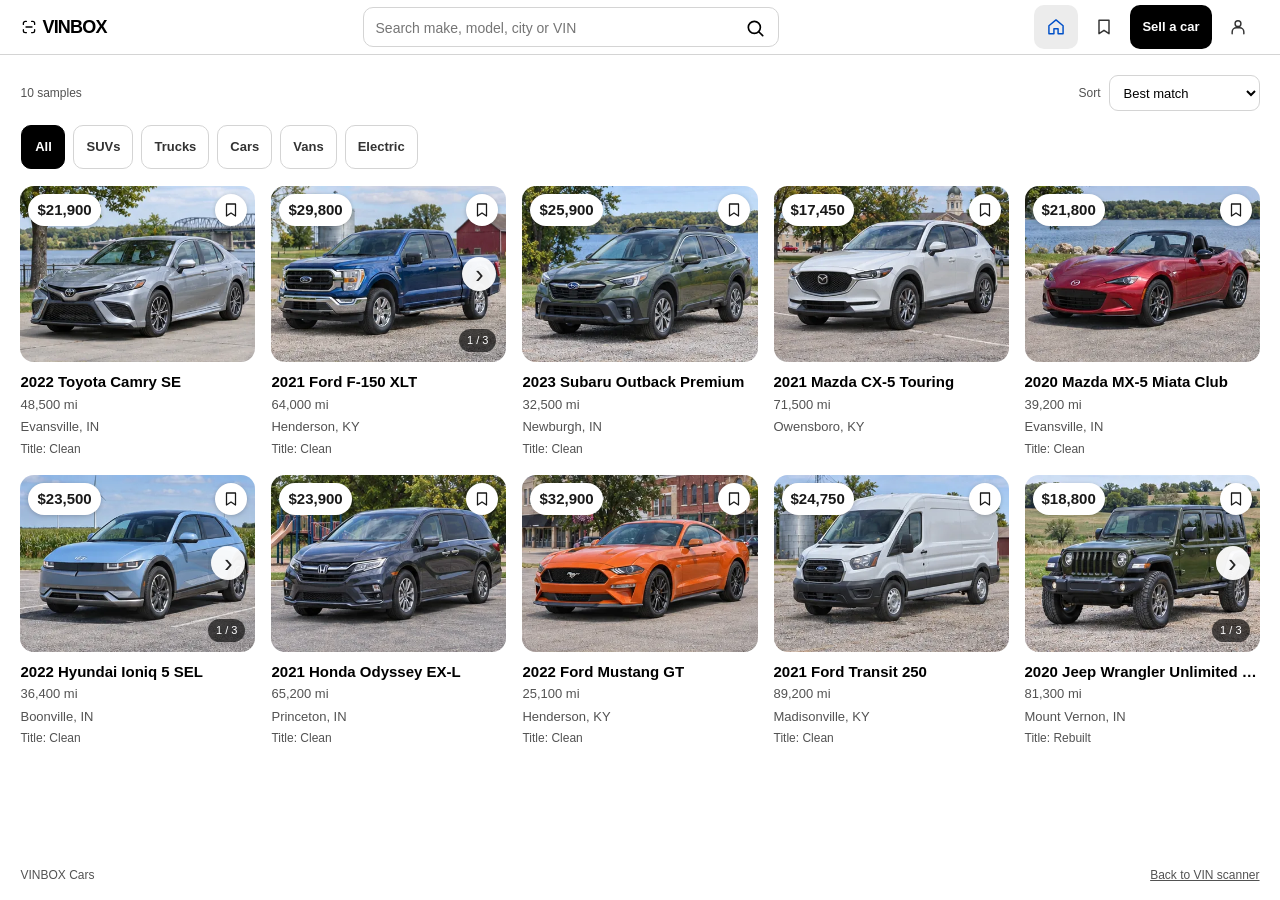
==== commit 0a39253c: "Ship corrected mobile four-icon floating dock with synchronized PWA cache v44" ====
--- a/marketplace.html
+++ b/marketplace.html
@@ -7,18 +7,18 @@
 <title>Cars · VINBOX</title>
 <meta name="description" content="Enter a VIN to fill in your vehicle details and start a private listing.">
 <link rel="icon" href="icon.svg" type="image/svg+xml">
-<link rel="stylesheet" href="styles.css?v=43">
-<link rel="stylesheet" href="marketplace.css?v=43">
+<link rel="stylesheet" href="styles.css?v=44">
+<link rel="stylesheet" href="marketplace.css?v=44">
 <script src="ui.js" defer></script>
 <script src="vehicle-recalls.js" defer></script>
 <script src="epa-match.js" defer></script>
 <script src="epa.js" defer></script>
-<script src="vin-lookup.js?v=43" defer></script>
-<script src="marketplace-core.js?v=43" defer></script>
+<script src="vin-lookup.js?v=44" defer></script>
+<script src="marketplace-core.js?v=44" defer></script>
 <script src="marketplace-samples.js" defer></script>
-<script src="marketplace-components.js?v=43" defer></script>
-<script src="marketplace-backup.js?v=43" defer></script>
-<script src="marketplace.js?v=43" defer></script>
+<script src="marketplace-components.js?v=44" defer></script>
+<script src="marketplace-backup.js?v=44" defer></script>
+<script src="marketplace.js?v=44" defer></script>
 </head>
 <body class="market-body">
 <a class="skip" href="#market-main">Skip to listings</a>
--- a/marketplace.css
+++ b/marketplace.css
@@ -4,7 +4,7 @@
 .market-nav{border-bottom:1px solid var(--line);background:var(--bg)}
 .market-nav-inner{max-width:1560px;margin:auto;min-height:60px;padding:0 var(--page-gutter);display:grid;grid-template-columns:max-content minmax(0,1fr) max-content;align-items:center;gap:var(--space-3)}
 .market-brand{justify-self:start;display:grid;grid-auto-flow:column;align-items:center;gap:var(--space-1);min-height:44px;font-size:18px;font-weight:750;color:var(--ink);text-decoration:none;letter-spacing:-.045em}
-.market-links{display:grid;grid-template-columns:44px 44px max-content 44px 44px;align-items:center;justify-self:end;gap:var(--space-1)}
+.market-links{display:grid;grid-template-columns:44px 44px max-content 44px;align-items:center;justify-self:end;gap:var(--space-1)}
 .market-links a{display:grid;place-items:center;min-width:44px;min-height:44px;font-size:13px;color:var(--ink-2);text-decoration:none;padding:0;font-weight:600;white-space:nowrap;border-radius:10px}
 .market-links a[aria-current="page"]{color:var(--ink);font-weight:750}
 .market-links a.market-sell{background:var(--ink);color:var(--bg);padding:0 var(--space-3);border-radius:999px;min-height:44px}
@@ -170,37 +170,6 @@
 .market-stacked{display:grid;gap:var(--space-4)}
 .market-muted{font-size:12px;color:var(--ink-3)}
 
-@media(max-width:750px){
- :root{
-  --market-dock-bottom:calc(12px + env(safe-area-inset-bottom,0px));
-  --market-dock-clearance:calc(76px + var(--market-dock-bottom));
-  scroll-padding-block-end:var(--market-dock-clearance)
- }
- .market-body{padding-bottom:var(--market-dock-clearance)}
- .market-nav-inner{padding:0 var(--page-gutter);min-height:56px;grid-template-columns:minmax(44px,1fr) minmax(0,26rem) minmax(44px,1fr);gap:var(--space-2)}
- .market-brand{justify-content:center;width:44px}
- .market-brand svg{width:24px;height:24px}
- .market-links{
-  position:fixed;z-index:20;
-  inset:auto max(12px,env(safe-area-inset-right,0px)) var(--market-dock-bottom) max(12px,env(safe-area-inset-left,0px));
-  max-width:22.5rem;margin-inline:auto;
-  display:grid;grid-template-columns:repeat(2,minmax(0,1fr)) minmax(80px,1.35fr) repeat(2,minmax(0,1fr));gap:var(--space-1);
-  padding:var(--space-1);border:1px solid var(--line);border-radius:999px;
-  background:var(--bg);box-shadow:0 4px 16px #0002
- }
- .market-links a{color:var(--ink-2);background:transparent;padding:0;border-radius:999px;min-height:48px;min-width:0;display:grid;place-items:center;font-size:12px;text-align:center}
- .market-links a.market-sell{color:var(--bg);background:var(--ink);min-height:44px;padding:0 var(--space-2);align-self:center;white-space:nowrap}
- .market-links a:focus-visible{outline-offset:-3px;border-radius:10px}
- .market-links a[aria-current="page"]{color:var(--ink)}
- .market-links svg{display:block}
- .market-links a[aria-current="page"] svg{stroke-width:2.5}
- .market-links a:not(.market-sell)[aria-current="page"]{color:var(--blue);background:var(--gray)}
- .market-links a.market-sell[aria-current="page"]{background:var(--blue);color:var(--blue-ink)}
- .market-main{padding:var(--space-4) var(--page-gutter) 52px}
- .market-intro{grid-template-columns:minmax(0,1fr)}
- .market-status{bottom:var(--market-dock-clearance)}
- .market-footer{padding:var(--space-4) var(--page-gutter)}
-}
 @media(max-width:460px){
 
  .market-fields-two{grid-template-columns:repeat(2,minmax(0,1fr))}
@@ -300,7 +269,6 @@
 @media(max-width:380px){.market-avatar-actions{grid-template-columns:auto minmax(0,1fr)}.market-avatar-actions>button:last-of-type{grid-column:2}}
 
 /* Navigation: four consistent actions; listing management belongs to Account. */
-.market-links{grid-template-columns:44px 44px max-content 44px}
 .market-links a.market-sell svg{display:none}
 .market-nav-inner{min-height:54px;gap:var(--space-2)}
 .market-nav-search{height:38px;border-color:var(--line);border-radius:10px}
@@ -338,12 +306,6 @@
 .market-state-neutral{border-inline-start-color:var(--line-strong)}
 @media(max-width:750px){
  .market-nav-inner{min-height:52px}
- .market-links{grid-template-columns:repeat(4,minmax(0,1fr));max-width:19rem;gap:var(--space-1)}
- .market-links a,.market-links a.market-sell{min-height:48px;border-radius:999px;padding:0;background:transparent;color:var(--ink-2)}
- .market-links a.market-sell svg{display:block;width:23px;height:23px}
- .market-links a.market-sell span{display:none}
- .market-links a.market-sell[aria-current="page"]{background:var(--gray);color:var(--blue)}
- .market-links a.market-sell:hover{background:var(--gray)}
  .market-search-tools{gap:var(--space-2)}
  .market-sort-label{grid-template-columns:minmax(0,1fr);gap:2px}
  .market-sort-label select{width:100%;max-width:146px}
@@ -422,3 +384,64 @@
  .market-my-actions{grid-template-columns:repeat(2,minmax(0,1fr))}
  .market-my-actions>*:last-child:nth-child(3){grid-column:1/-1}
 }
+
+/* One mobile dock: equal icons, predictable safe areas, and no competing overrides. */
+@media(max-width:750px){
+ :root{
+  --market-dock-bottom:calc(8px + env(safe-area-inset-bottom,0px));
+  --market-dock-clearance:calc(76px + env(safe-area-inset-bottom,0px));
+  scroll-padding-bottom:var(--market-dock-clearance);
+ }
+ .market-body{padding-bottom:var(--market-dock-clearance)}
+ .market-nav-inner{
+  padding:0 var(--page-gutter);min-height:52px;
+  grid-template-columns:44px minmax(0,1fr) 44px;gap:var(--space-2)
+ }
+ .market-brand{justify-content:center;width:44px}
+ .market-brand svg{width:24px;height:24px}
+ .market-nav-search{width:100%}
+ .market-links{
+  position:fixed;z-index:30;
+  inset:auto auto var(--market-dock-bottom) 50%;
+  transform:translateX(-50%);
+  justify-self:initial;
+  width:min(320px,calc(100vw - 32px - env(safe-area-inset-left,0px) - env(safe-area-inset-right,0px)));
+  max-width:none;margin:0;
+  display:grid;grid-template-columns:repeat(4,minmax(0,1fr));
+  align-items:center;gap:4px;
+  height:60px;padding:5px;
+  border:1px solid var(--line);border-radius:19px;
+  background:var(--bg);box-shadow:0 4px 16px rgba(0,0,0,.12);
+  -webkit-tap-highlight-color:transparent;
+ }
+ .market-links a,.market-links a.market-sell{
+  box-sizing:border-box;
+  display:grid;place-items:center;
+  min-width:0;width:100%;height:48px;min-height:48px;
+  padding:0;margin:0;
+  border:0;border-radius:13px;
+  color:var(--ink-2);background:transparent;
+  text-decoration:none;line-height:1;
+  touch-action:manipulation;
+ }
+ .market-links svg,.market-links a.market-sell svg{
+  display:block;width:23px;height:23px;stroke-width:1.8
+ }
+ .market-links a.market-sell span{display:none}
+ .market-links a.market-sell:hover,.market-links a:not(.market-sell):hover{background:var(--surface)}
+ .market-links a[aria-current="page"],
+ .market-links a.market-sell[aria-current="page"],
+ .market-links a:not(.market-sell)[aria-current="page"]{
+  color:var(--blue);background:var(--gray);
+ }
+ .market-links a[aria-current="page"] svg{stroke-width:2.2}
+ .market-links a[data-nav="saved"][aria-current="page"] svg{fill:currentColor}
+ .market-links a:focus-visible{outline:2px solid var(--blue);outline-offset:-3px;border-radius:13px}
+ .market-main{padding:var(--space-4) var(--page-gutter) var(--space-4)}
+ .market-intro{grid-template-columns:minmax(0,1fr)}
+ .market-status{bottom:calc(var(--market-dock-bottom) + 70px)}
+ .market-footer{padding:var(--space-4) var(--page-gutter)}
+ /* Show the dock during ordinary focus; only suppress it when the viewport
+    really shrinks for an on-screen keyboard. */
+ .market-body.market-keyboard-open .market-links{visibility:hidden;pointer-events:none}
+}
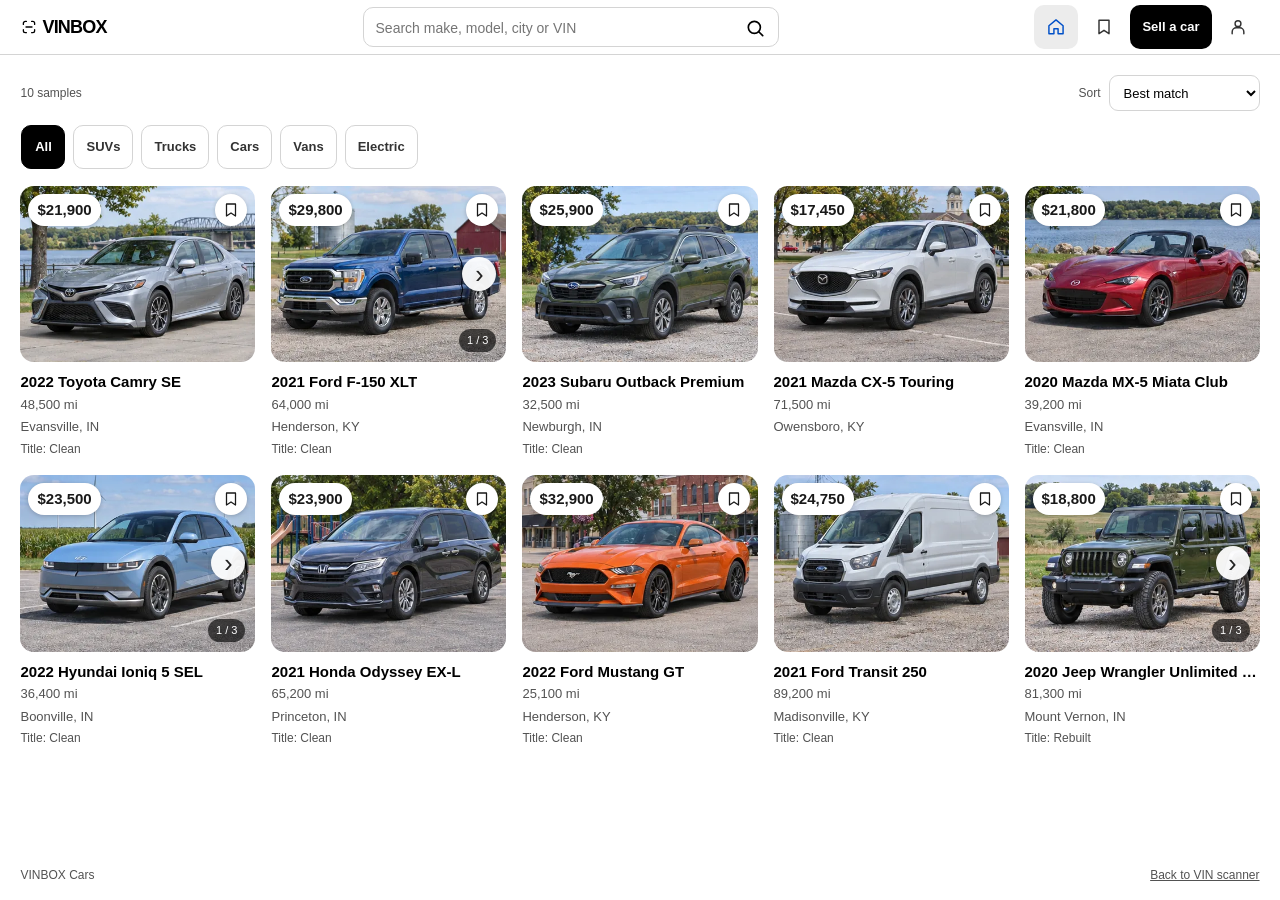
==== commit 3974b7f2: "Invalidate cached mobile dock styles with VINBOX offline shell revision v45" ====
--- a/marketplace.html
+++ b/marketplace.html
@@ -7,18 +7,18 @@
 <title>Cars · VINBOX</title>
 <meta name="description" content="Enter a VIN to fill in your vehicle details and start a private listing.">
 <link rel="icon" href="icon.svg" type="image/svg+xml">
-<link rel="stylesheet" href="styles.css?v=44">
-<link rel="stylesheet" href="marketplace.css?v=44">
+<link rel="stylesheet" href="styles.css?v=45">
+<link rel="stylesheet" href="marketplace.css?v=45">
 <script src="ui.js" defer></script>
 <script src="vehicle-recalls.js" defer></script>
 <script src="epa-match.js" defer></script>
 <script src="epa.js" defer></script>
-<script src="vin-lookup.js?v=44" defer></script>
-<script src="marketplace-core.js?v=44" defer></script>
+<script src="vin-lookup.js?v=45" defer></script>
+<script src="marketplace-core.js?v=45" defer></script>
 <script src="marketplace-samples.js" defer></script>
-<script src="marketplace-components.js?v=44" defer></script>
-<script src="marketplace-backup.js?v=44" defer></script>
-<script src="marketplace.js?v=44" defer></script>
+<script src="marketplace-components.js?v=45" defer></script>
+<script src="marketplace-backup.js?v=45" defer></script>
+<script src="marketplace.js?v=45" defer></script>
 </head>
 <body class="market-body">
 <a class="skip" href="#market-main">Skip to listings</a>
--- a/marketplace.css
+++ b/marketplace.css
@@ -443,5 +443,5 @@
  .market-footer{padding:var(--space-4) var(--page-gutter)}
  /* Show the dock during ordinary focus; only suppress it when the viewport
     really shrinks for an on-screen keyboard. */
- .market-body.market-keyboard-open .market-links{visibility:hidden;pointer-events:none}
-}
+ .market-body.market-keyboard-open .market-links{display:none!important}
+}
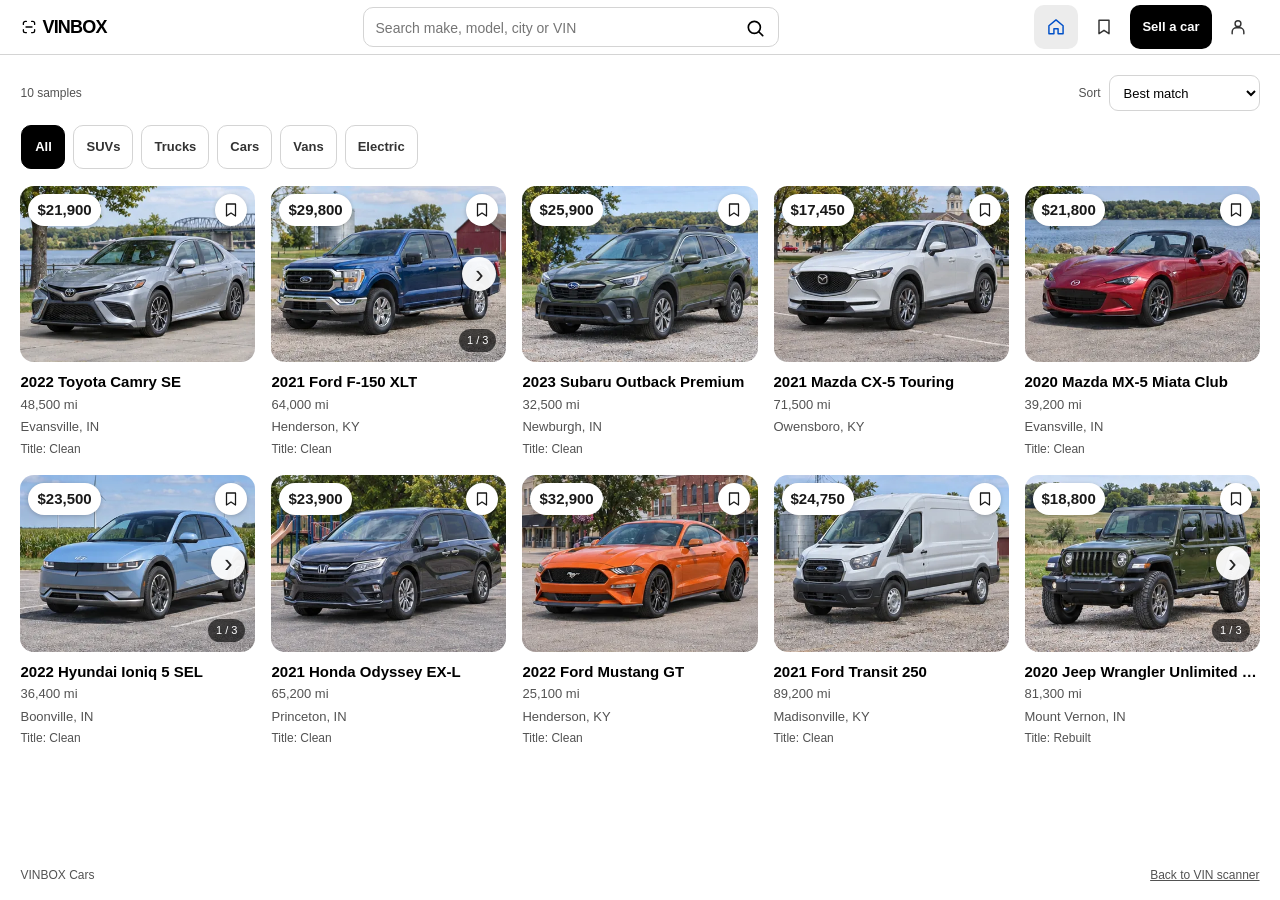
==== commit a093fcd6: "Release audited seller contact display and privacy boundaries in VINBOX v46" ====
--- a/marketplace.html
+++ b/marketplace.html
@@ -7,18 +7,18 @@
 <title>Cars · VINBOX</title>
 <meta name="description" content="Enter a VIN to fill in your vehicle details and start a private listing.">
 <link rel="icon" href="icon.svg" type="image/svg+xml">
-<link rel="stylesheet" href="styles.css?v=45">
-<link rel="stylesheet" href="marketplace.css?v=45">
+<link rel="stylesheet" href="styles.css?v=46">
+<link rel="stylesheet" href="marketplace.css?v=46">
 <script src="ui.js" defer></script>
 <script src="vehicle-recalls.js" defer></script>
 <script src="epa-match.js" defer></script>
 <script src="epa.js" defer></script>
-<script src="vin-lookup.js?v=45" defer></script>
-<script src="marketplace-core.js?v=45" defer></script>
+<script src="vin-lookup.js?v=46" defer></script>
+<script src="marketplace-core.js?v=46" defer></script>
 <script src="marketplace-samples.js" defer></script>
-<script src="marketplace-components.js?v=45" defer></script>
-<script src="marketplace-backup.js?v=45" defer></script>
-<script src="marketplace.js?v=45" defer></script>
+<script src="marketplace-components.js?v=46" defer></script>
+<script src="marketplace-backup.js?v=46" defer></script>
+<script src="marketplace.js?v=46" defer></script>
 </head>
 <body class="market-body">
 <a class="skip" href="#market-main">Skip to listings</a>
--- a/marketplace.css
+++ b/marketplace.css
@@ -445,3 +445,19 @@
     really shrinks for an on-screen keyboard. */
  .market-body.market-keyboard-open .market-links{display:none!important}
 }
+
+/* Contact presentation: local preview is read-only, never a simulated buyer inbox. */
+.market-contact-heading{font-size:15px;line-height:1.35;font-weight:700;margin:0 0 var(--space-3)}
+.market-contact-card{min-width:0}
+.market-contact-card .market-seller-row strong{overflow-wrap:anywhere;line-height:1.4}
+.market-contact-details{display:grid;grid-template-columns:minmax(0,1fr);gap:var(--space-2);margin:var(--space-3) 0 0}
+.market-contact-details>div{min-width:0;display:grid;grid-template-columns:minmax(0,1fr);gap:2px}
+.market-contact-details dt{font-size:12px;color:var(--ink-3)}
+.market-contact-details dd{font-size:14px;font-weight:600;overflow-wrap:anywhere;user-select:text}
+.market-contact-card .market-contact-note{margin:var(--space-3) 0 0;line-height:1.55}
+.market-contact-missing{margin:var(--space-3) 0 0;font-size:13px}
+.market-contact-card .market-seller-manage{margin-top:var(--space-2);text-decoration:underline;text-underline-offset:3px}
+.market-contact-editor{display:grid;gap:var(--space-3);scroll-margin-top:var(--space-6);border-top:1px solid var(--line);padding-top:var(--space-3)}
+.market-contact-editor h3{font-size:15px;font-weight:700;line-height:1.4}
+.market-contact-editor .market-contact-note{margin:0;font-size:12px;line-height:1.55}
+.market-contact-editor:focus-visible{outline:2px solid var(--blue);outline-offset:4px;border-radius:4px}
